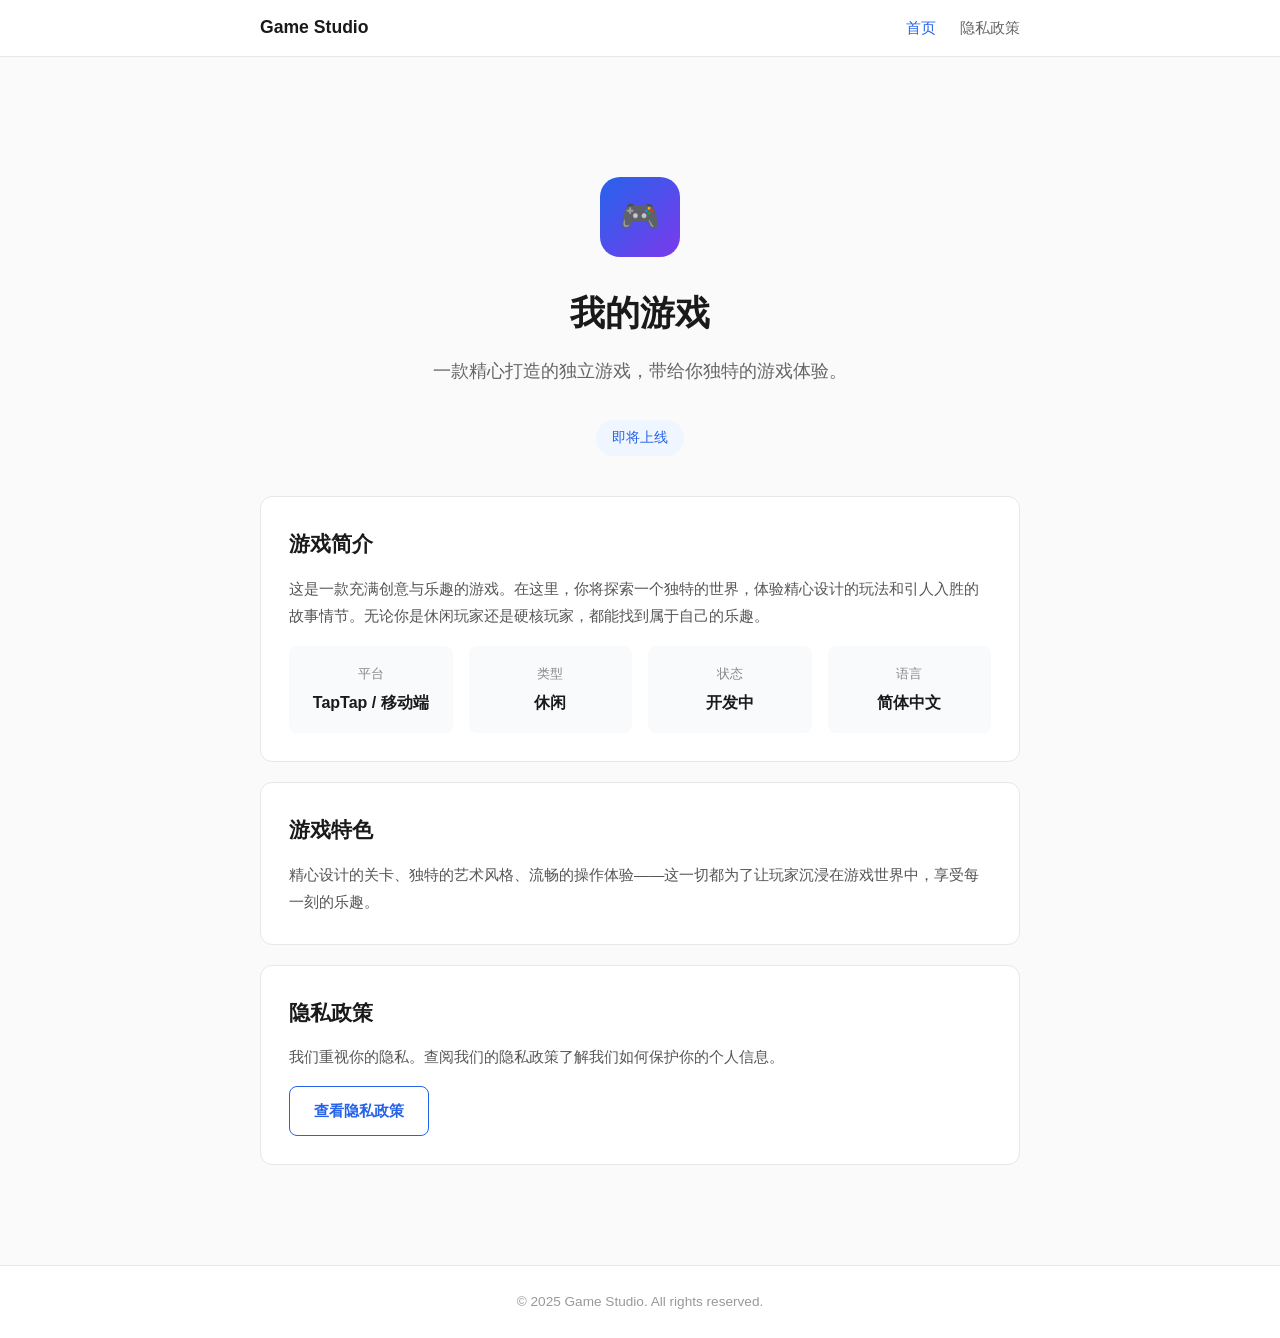
==== index.html @ 392b4dd5 "初始化游戏展示网站 — 首页 + 隐私政策页" ====
<!DOCTYPE html>
<html lang="zh-CN">
<head>
  <meta charset="UTF-8">
  <meta name="viewport" content="width=device-width, initial-scale=1.0">
  <title>我的游戏 - 首页</title>
  <link rel="stylesheet" href="assets/css/style.css">
</head>
<body>

  <!-- 导航栏 -->
  <nav class="nav">
    <div class="nav-inner">
      <a href="index.html" class="nav-logo">Game Studio</a>
      <ul class="nav-links">
        <li><a href="index.html" class="active">首页</a></li>
        <li><a href="privacy.html">隐私政策</a></li>
      </ul>
    </div>
  </nav>

  <!-- 主要内容 -->
  <main class="main">

    <!-- Hero -->
    <section class="hero">
      <div class="hero-icon">🎮</div>
      <h1>我的游戏</h1>
      <p>一款精心打造的独立游戏，带给你独特的游戏体验。</p>
      <span class="hero-badge">即将上线</span>
    </section>

    <!-- 游戏信息 -->
    <section class="card">
      <h2>游戏简介</h2>
      <p>这是一款充满创意与乐趣的游戏。在这里，你将探索一个独特的世界，体验精心设计的玩法和引人入胜的故事情节。无论你是休闲玩家还是硬核玩家，都能找到属于自己的乐趣。</p>
      <div class="info-grid">
        <div class="info-item">
          <div class="label">平台</div>
          <div class="value">TapTap / 移动端</div>
        </div>
        <div class="info-item">
          <div class="label">类型</div>
          <div class="value">休闲</div>
        </div>
        <div class="info-item">
          <div class="label">状态</div>
          <div class="value">开发中</div>
        </div>
        <div class="info-item">
          <div class="label">语言</div>
          <div class="value">简体中文</div>
        </div>
      </div>
    </section>

    <!-- 游戏特色 -->
    <section class="card">
      <h2>游戏特色</h2>
      <p>精心设计的关卡、独特的艺术风格、流畅的操作体验——这一切都为了让玩家沉浸在游戏世界中，享受每一刻的乐趣。</p>
    </section>

    <!-- 隐私政策 -->
    <section class="card">
      <h2>隐私政策</h2>
      <p>我们重视你的隐私。查阅我们的隐私政策了解我们如何保护你的个人信息。</p>
      <p style="margin-top: 16px;">
        <a href="privacy.html" class="btn btn-outline">查看隐私政策</a>
      </p>
    </section>

  </main>

  <!-- 页脚 -->
  <footer class="footer">
    <p>&copy; 2025 Game Studio. All rights reserved.</p>
  </footer>

  <script src="assets/js/main.js"></script>
</body>
</html>
---- assets/css/style.css ----
/* ========================================
   游戏展示网站 - 简洁现代风
   ======================================== */

/* --- Reset & Base --- */
*, *::before, *::after {
  box-sizing: border-box;
  margin: 0;
  padding: 0;
}

html {
  font-size: 16px;
  scroll-behavior: smooth;
}

body {
  font-family: -apple-system, BlinkMacSystemFont, "Segoe UI", "PingFang SC",
               "Microsoft YaHei", "Helvetica Neue", Arial, sans-serif;
  color: #1a1a1a;
  background: #fafafa;
  line-height: 1.8;
  min-height: 100vh;
  display: flex;
  flex-direction: column;
}

/* --- Navigation --- */
.nav {
  background: #ffffff;
  border-bottom: 1px solid #e5e7eb;
  position: sticky;
  top: 0;
  z-index: 100;
}

.nav-inner {
  max-width: 800px;
  margin: 0 auto;
  padding: 0 20px;
  display: flex;
  align-items: center;
  justify-content: space-between;
  height: 56px;
}

.nav-logo {
  font-size: 1.1rem;
  font-weight: 700;
  color: #1a1a1a;
  text-decoration: none;
}

.nav-links {
  display: flex;
  gap: 24px;
  list-style: none;
}

.nav-links a {
  color: #666;
  text-decoration: none;
  font-size: 0.95rem;
  transition: color 0.2s;
}

.nav-links a:hover,
.nav-links a.active {
  color: #2563eb;
}

/* --- Main Content --- */
.main {
  flex: 1;
  max-width: 800px;
  width: 100%;
  margin: 0 auto;
  padding: 60px 20px 80px;
}

/* --- Hero Section --- */
.hero {
  text-align: center;
  padding: 60px 0 40px;
}

.hero-icon {
  width: 80px;
  height: 80px;
  background: linear-gradient(135deg, #2563eb, #7c3aed);
  border-radius: 20px;
  display: inline-flex;
  align-items: center;
  justify-content: center;
  font-size: 2rem;
  color: #fff;
  margin-bottom: 24px;
}

.hero h1 {
  font-size: 2.2rem;
  font-weight: 800;
  color: #1a1a1a;
  margin-bottom: 12px;
}

.hero p {
  font-size: 1.1rem;
  color: #666;
  max-width: 500px;
  margin: 0 auto 32px;
}

.hero-badge {
  display: inline-block;
  background: #eff6ff;
  color: #2563eb;
  padding: 6px 16px;
  border-radius: 20px;
  font-size: 0.85rem;
  font-weight: 500;
}

/* --- Info Cards --- */
.card {
  background: #ffffff;
  border: 1px solid #e5e7eb;
  border-radius: 12px;
  padding: 28px;
  margin-bottom: 20px;
}

.card h2 {
  font-size: 1.3rem;
  font-weight: 700;
  margin-bottom: 12px;
  color: #1a1a1a;
}

.card p {
  color: #555;
  font-size: 0.95rem;
}

.info-grid {
  display: grid;
  grid-template-columns: repeat(auto-fit, minmax(160px, 1fr));
  gap: 16px;
  margin-top: 16px;
}

.info-item {
  text-align: center;
  padding: 16px;
  background: #f9fafb;
  border-radius: 8px;
}

.info-item .label {
  font-size: 0.8rem;
  color: #888;
  margin-bottom: 4px;
}

.info-item .value {
  font-size: 1rem;
  font-weight: 600;
  color: #1a1a1a;
}

/* --- Privacy Policy Content --- */
.policy-content h1 {
  font-size: 2rem;
  font-weight: 800;
  margin-bottom: 8px;
}

.policy-content .update-date {
  color: #888;
  font-size: 0.9rem;
  margin-bottom: 40px;
}

.policy-content h2 {
  font-size: 1.3rem;
  font-weight: 700;
  margin: 36px 0 12px;
  color: #1a1a1a;
}

.policy-content h3 {
  font-size: 1.05rem;
  font-weight: 600;
  margin: 20px 0 8px;
  color: #333;
}

.policy-content p,
.policy-content li {
  color: #444;
  font-size: 0.95rem;
  margin-bottom: 8px;
}

.policy-content ul {
  padding-left: 20px;
  margin-bottom: 12px;
}

.policy-content a {
  color: #2563eb;
  text-decoration: none;
}

.policy-content a:hover {
  text-decoration: underline;
}

/* --- Footer --- */
.footer {
  border-top: 1px solid #e5e7eb;
  padding: 24px 20px;
  text-align: center;
  color: #999;
  font-size: 0.85rem;
  background: #ffffff;
}

/* --- Buttons --- */
.btn {
  display: inline-block;
  padding: 10px 24px;
  border-radius: 8px;
  font-size: 0.95rem;
  font-weight: 600;
  text-decoration: none;
  transition: all 0.2s;
  cursor: pointer;
}

.btn-primary {
  background: #2563eb;
  color: #fff;
  border: none;
}

.btn-primary:hover {
  background: #1d4ed8;
}

.btn-outline {
  background: #fff;
  color: #2563eb;
  border: 1.5px solid #2563eb;
}

.btn-outline:hover {
  background: #eff6ff;
}

/* --- Back to Top --- */
.back-link {
  display: inline-block;
  color: #2563eb;
  text-decoration: none;
  font-size: 0.9rem;
  margin-bottom: 20px;
}

.back-link:hover {
  text-decoration: underline;
}

/* --- Responsive --- */
@media (max-width: 640px) {
  .hero h1 {
    font-size: 1.6rem;
  }

  .hero p {
    font-size: 1rem;
  }

  .card {
    padding: 20px;
  }

  .main {
    padding: 40px 16px 60px;
  }

  .info-grid {
    grid-template-columns: 1fr 1fr;
  }
}
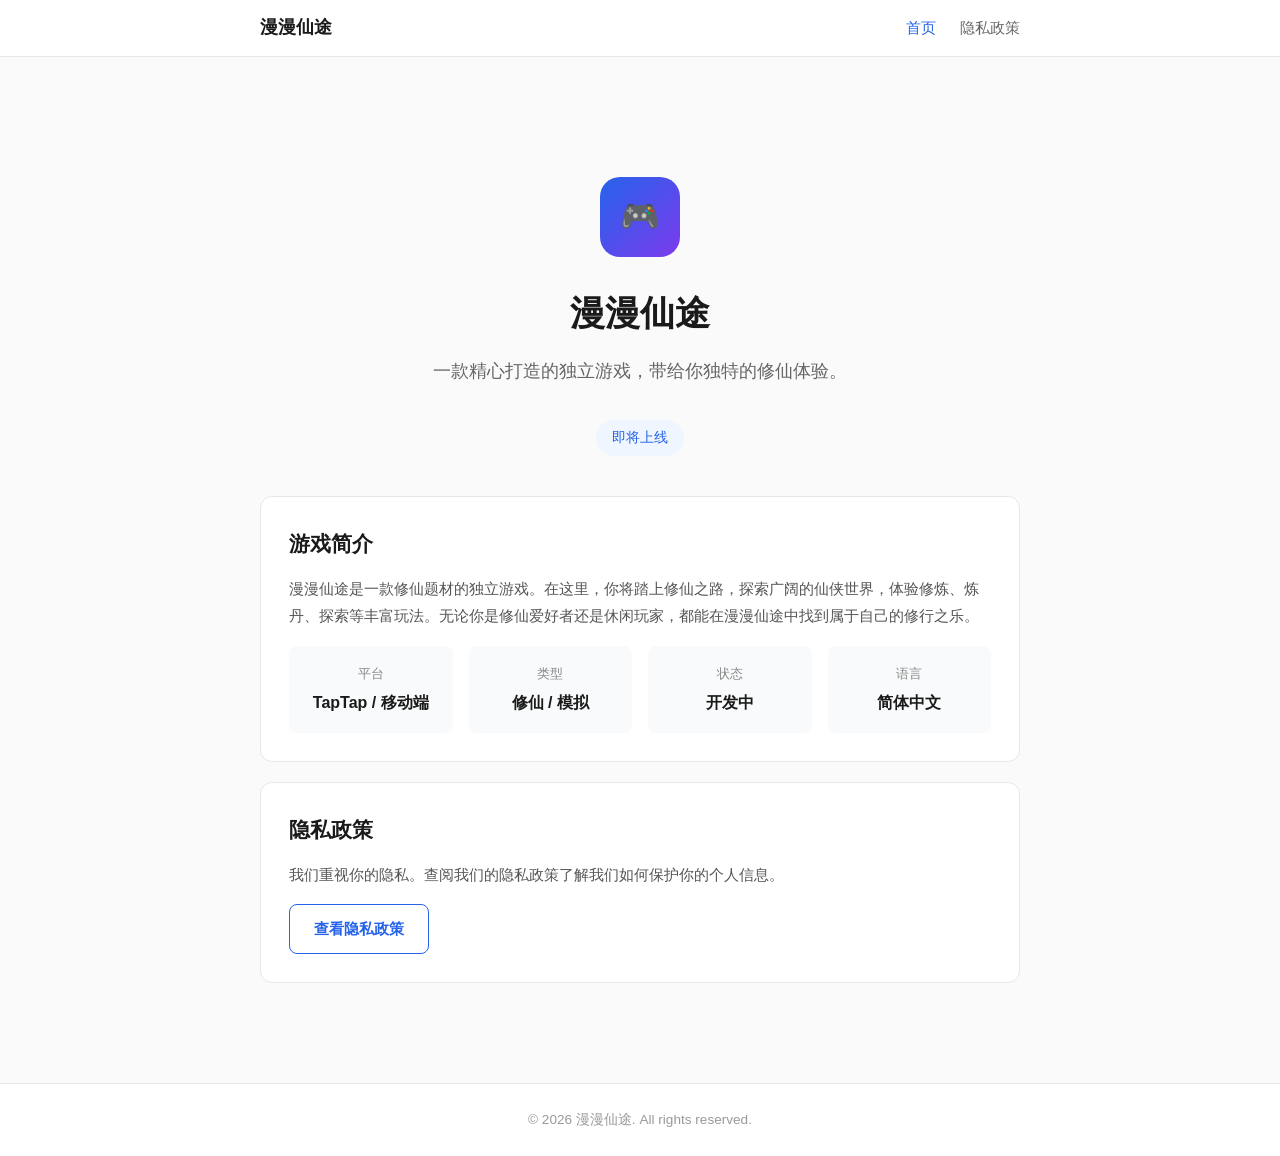
==== commit b7b7a000: "更新游戏名称和隐私政策 — 漫漫仙途完整隐私政策" ====
--- a/index.html
+++ b/index.html
@@ -3,15 +3,14 @@
 <head>
   <meta charset="UTF-8">
   <meta name="viewport" content="width=device-width, initial-scale=1.0">
-  <title>我的游戏 - 首页</title>
+  <title>漫漫仙途 - 首页</title>
   <link rel="stylesheet" href="assets/css/style.css">
 </head>
 <body>
 
-  <!-- 导航栏 -->
   <nav class="nav">
     <div class="nav-inner">
-      <a href="index.html" class="nav-logo">Game Studio</a>
+      <a href="index.html" class="nav-logo">漫漫仙途</a>
       <ul class="nav-links">
         <li><a href="index.html" class="active">首页</a></li>
         <li><a href="privacy.html">隐私政策</a></li>
@@ -19,21 +18,18 @@
     </div>
   </nav>
 
-  <!-- 主要内容 -->
   <main class="main">
 
-    <!-- Hero -->
     <section class="hero">
       <div class="hero-icon">🎮</div>
-      <h1>我的游戏</h1>
-      <p>一款精心打造的独立游戏，带给你独特的游戏体验。</p>
+      <h1>漫漫仙途</h1>
+      <p>一款精心打造的独立游戏，带给你独特的修仙体验。</p>
       <span class="hero-badge">即将上线</span>
     </section>
 
-    <!-- 游戏信息 -->
     <section class="card">
       <h2>游戏简介</h2>
-      <p>这是一款充满创意与乐趣的游戏。在这里，你将探索一个独特的世界，体验精心设计的玩法和引人入胜的故事情节。无论你是休闲玩家还是硬核玩家，都能找到属于自己的乐趣。</p>
+      <p>漫漫仙途是一款修仙题材的独立游戏。在这里，你将踏上修仙之路，探索广阔的仙侠世界，体验修炼、炼丹、探索等丰富玩法。无论你是修仙爱好者还是休闲玩家，都能在漫漫仙途中找到属于自己的修行之乐。</p>
       <div class="info-grid">
         <div class="info-item">
           <div class="label">平台</div>
@@ -41,7 +37,7 @@
         </div>
         <div class="info-item">
           <div class="label">类型</div>
-          <div class="value">休闲</div>
+          <div class="value">修仙 / 模拟</div>
         </div>
         <div class="info-item">
           <div class="label">状态</div>
@@ -54,13 +50,6 @@
       </div>
     </section>
 
-    <!-- 游戏特色 -->
-    <section class="card">
-      <h2>游戏特色</h2>
-      <p>精心设计的关卡、独特的艺术风格、流畅的操作体验——这一切都为了让玩家沉浸在游戏世界中，享受每一刻的乐趣。</p>
-    </section>
-
-    <!-- 隐私政策 -->
     <section class="card">
       <h2>隐私政策</h2>
       <p>我们重视你的隐私。查阅我们的隐私政策了解我们如何保护你的个人信息。</p>
@@ -71,9 +60,8 @@
 
   </main>
 
-  <!-- 页脚 -->
   <footer class="footer">
-    <p>&copy; 2025 Game Studio. All rights reserved.</p>
+    <p>&copy; 2026 漫漫仙途. All rights reserved.</p>
   </footer>
 
   <script src="assets/js/main.js"></script>
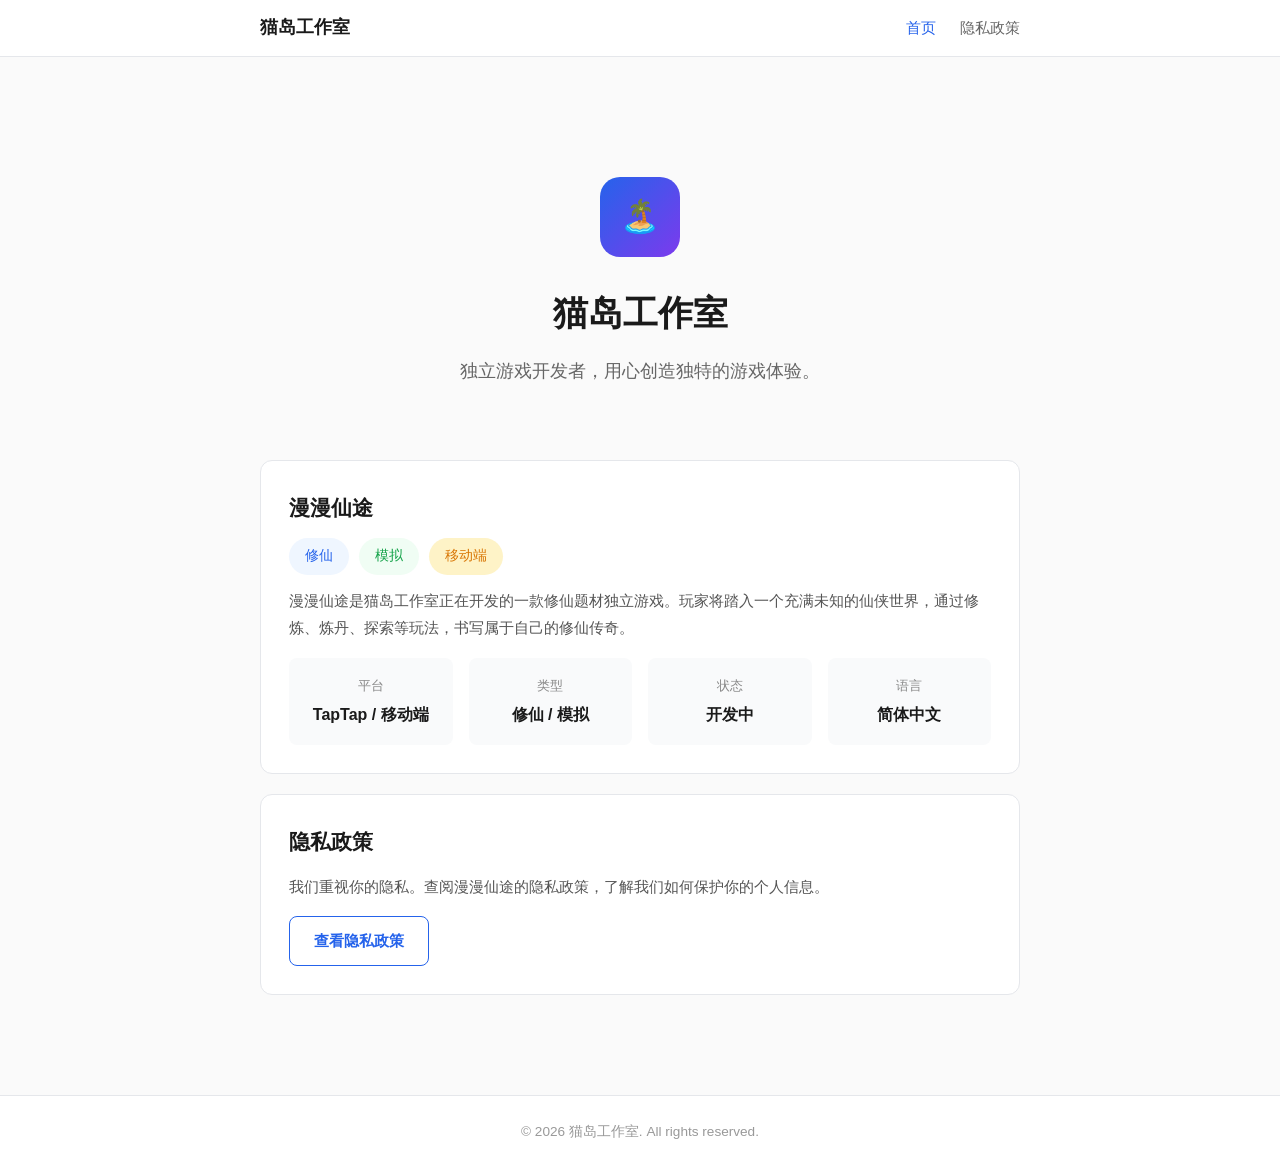
==== commit 1977713b: "首页改版 — 猫岛工作室品牌，漫漫仙途游戏展示" ====
--- a/index.html
+++ b/index.html
@@ -3,14 +3,14 @@
 <head>
   <meta charset="UTF-8">
   <meta name="viewport" content="width=device-width, initial-scale=1.0">
-  <title>漫漫仙途 - 首页</title>
+  <title>猫岛工作室</title>
   <link rel="stylesheet" href="assets/css/style.css">
 </head>
 <body>
 
   <nav class="nav">
     <div class="nav-inner">
-      <a href="index.html" class="nav-logo">漫漫仙途</a>
+      <a href="index.html" class="nav-logo">猫岛工作室</a>
       <ul class="nav-links">
         <li><a href="index.html" class="active">首页</a></li>
         <li><a href="privacy.html">隐私政策</a></li>
@@ -21,15 +21,20 @@
   <main class="main">
 
     <section class="hero">
-      <div class="hero-icon">🎮</div>
-      <h1>漫漫仙途</h1>
-      <p>一款精心打造的独立游戏，带给你独特的修仙体验。</p>
-      <span class="hero-badge">即将上线</span>
+      <div class="hero-icon">🏝️</div>
+      <h1>猫岛工作室</h1>
+      <p>独立游戏开发者，用心创造独特的游戏体验。</p>
     </section>
 
+    <!-- 游戏项目 -->
     <section class="card">
-      <h2>游戏简介</h2>
-      <p>漫漫仙途是一款修仙题材的独立游戏。在这里，你将踏上修仙之路，探索广阔的仙侠世界，体验修炼、炼丹、探索等丰富玩法。无论你是修仙爱好者还是休闲玩家，都能在漫漫仙途中找到属于自己的修行之乐。</p>
+      <h2>漫漫仙途</h2>
+      <p style="margin-bottom: 12px;">
+        <span class="hero-badge">修仙</span>
+        <span class="hero-badge" style="background: #f0fdf4; color: #16a34a; margin-left: 6px;">模拟</span>
+        <span class="hero-badge" style="background: #fef3c7; color: #d97706; margin-left: 6px;">移动端</span>
+      </p>
+      <p>漫漫仙途是猫岛工作室正在开发的一款修仙题材独立游戏。玩家将踏入一个充满未知的仙侠世界，通过修炼、炼丹、探索等玩法，书写属于自己的修仙传奇。</p>
       <div class="info-grid">
         <div class="info-item">
           <div class="label">平台</div>
@@ -50,9 +55,10 @@
       </div>
     </section>
 
+    <!-- 隐私政策 -->
     <section class="card">
       <h2>隐私政策</h2>
-      <p>我们重视你的隐私。查阅我们的隐私政策了解我们如何保护你的个人信息。</p>
+      <p>我们重视你的隐私。查阅漫漫仙途的隐私政策，了解我们如何保护你的个人信息。</p>
       <p style="margin-top: 16px;">
         <a href="privacy.html" class="btn btn-outline">查看隐私政策</a>
       </p>
@@ -61,7 +67,7 @@
   </main>
 
   <footer class="footer">
-    <p>&copy; 2026 漫漫仙途. All rights reserved.</p>
+    <p>&copy; 2026 猫岛工作室. All rights reserved.</p>
   </footer>
 
   <script src="assets/js/main.js"></script>
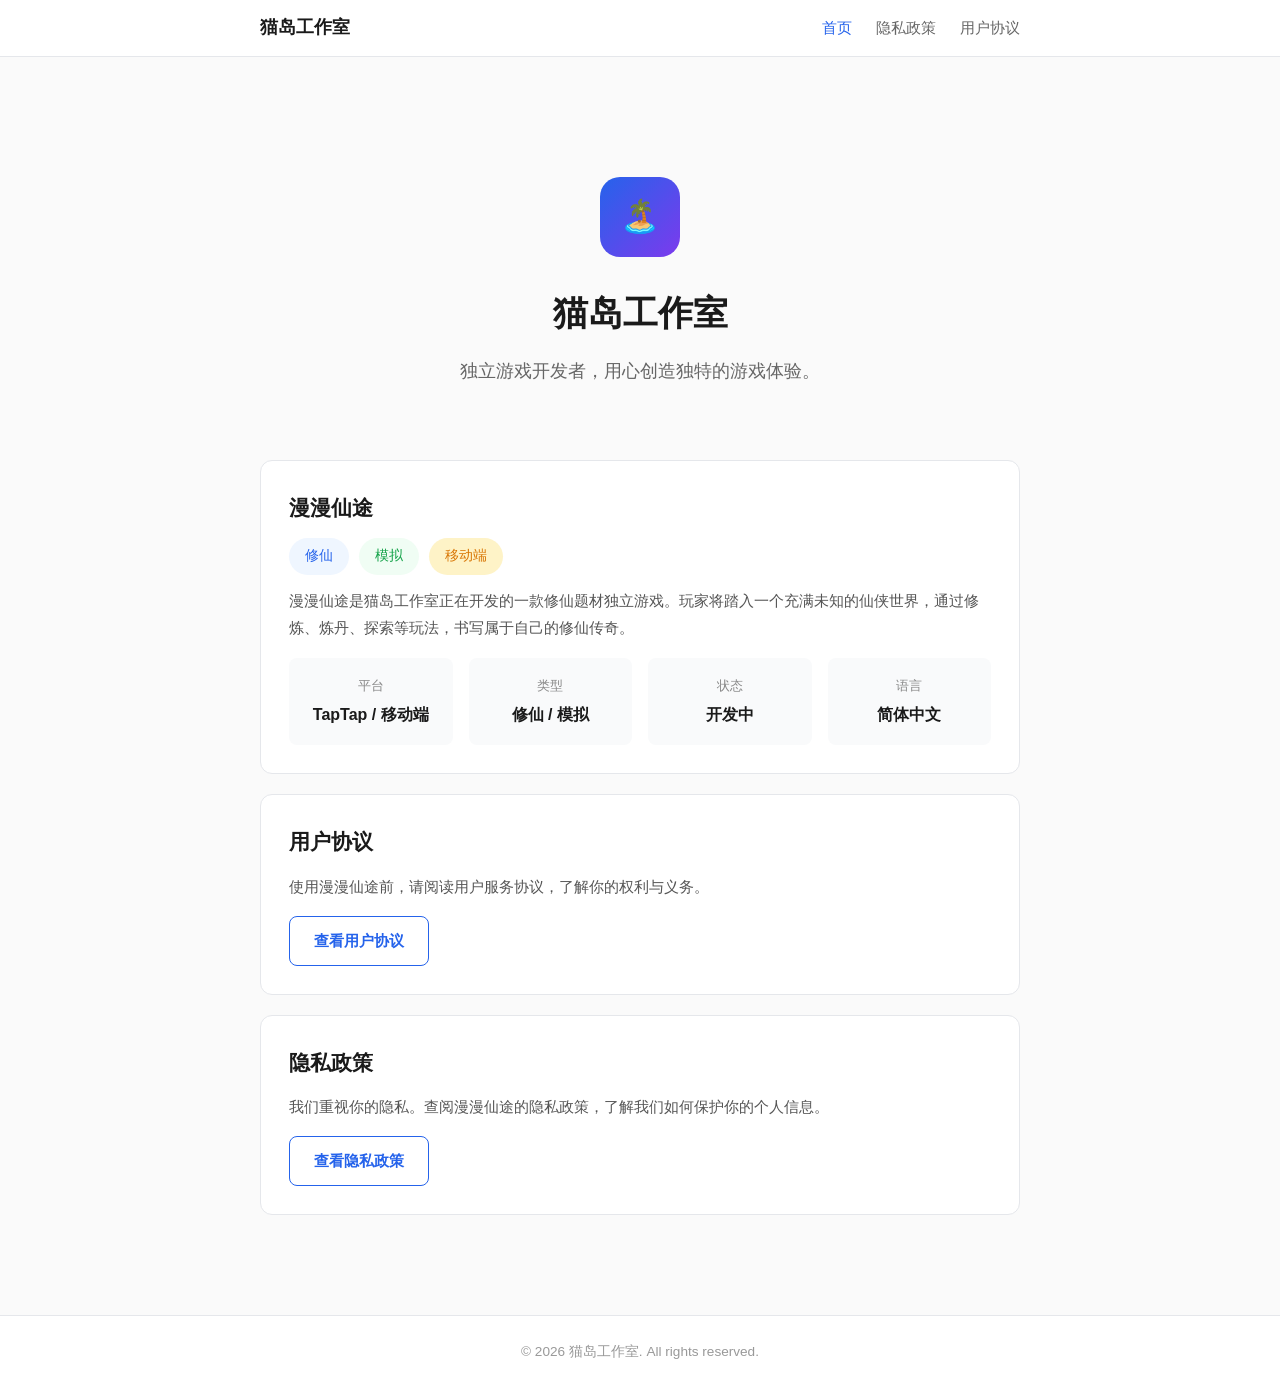
==== commit 6094b715: "feat: 首页增加用户协议入口 Co-Authored-By: Claude Opus 4.7 <noreply@anthropic.com>" ====
--- a/index.html
+++ b/index.html
@@ -14,6 +14,7 @@
       <ul class="nav-links">
         <li><a href="index.html" class="active">首页</a></li>
         <li><a href="privacy.html">隐私政策</a></li>
+        <li><a href="terms.html">用户协议</a></li>
       </ul>
     </div>
   </nav>
@@ -55,6 +56,15 @@
       </div>
     </section>
 
+    <!-- 用户协议 -->
+    <section class="card">
+      <h2>用户协议</h2>
+      <p>使用漫漫仙途前，请阅读用户服务协议，了解你的权利与义务。</p>
+      <p style="margin-top: 16px;">
+        <a href="terms.html" class="btn btn-outline">查看用户协议</a>
+      </p>
+    </section>
+
     <!-- 隐私政策 -->
     <section class="card">
       <h2>隐私政策</h2>
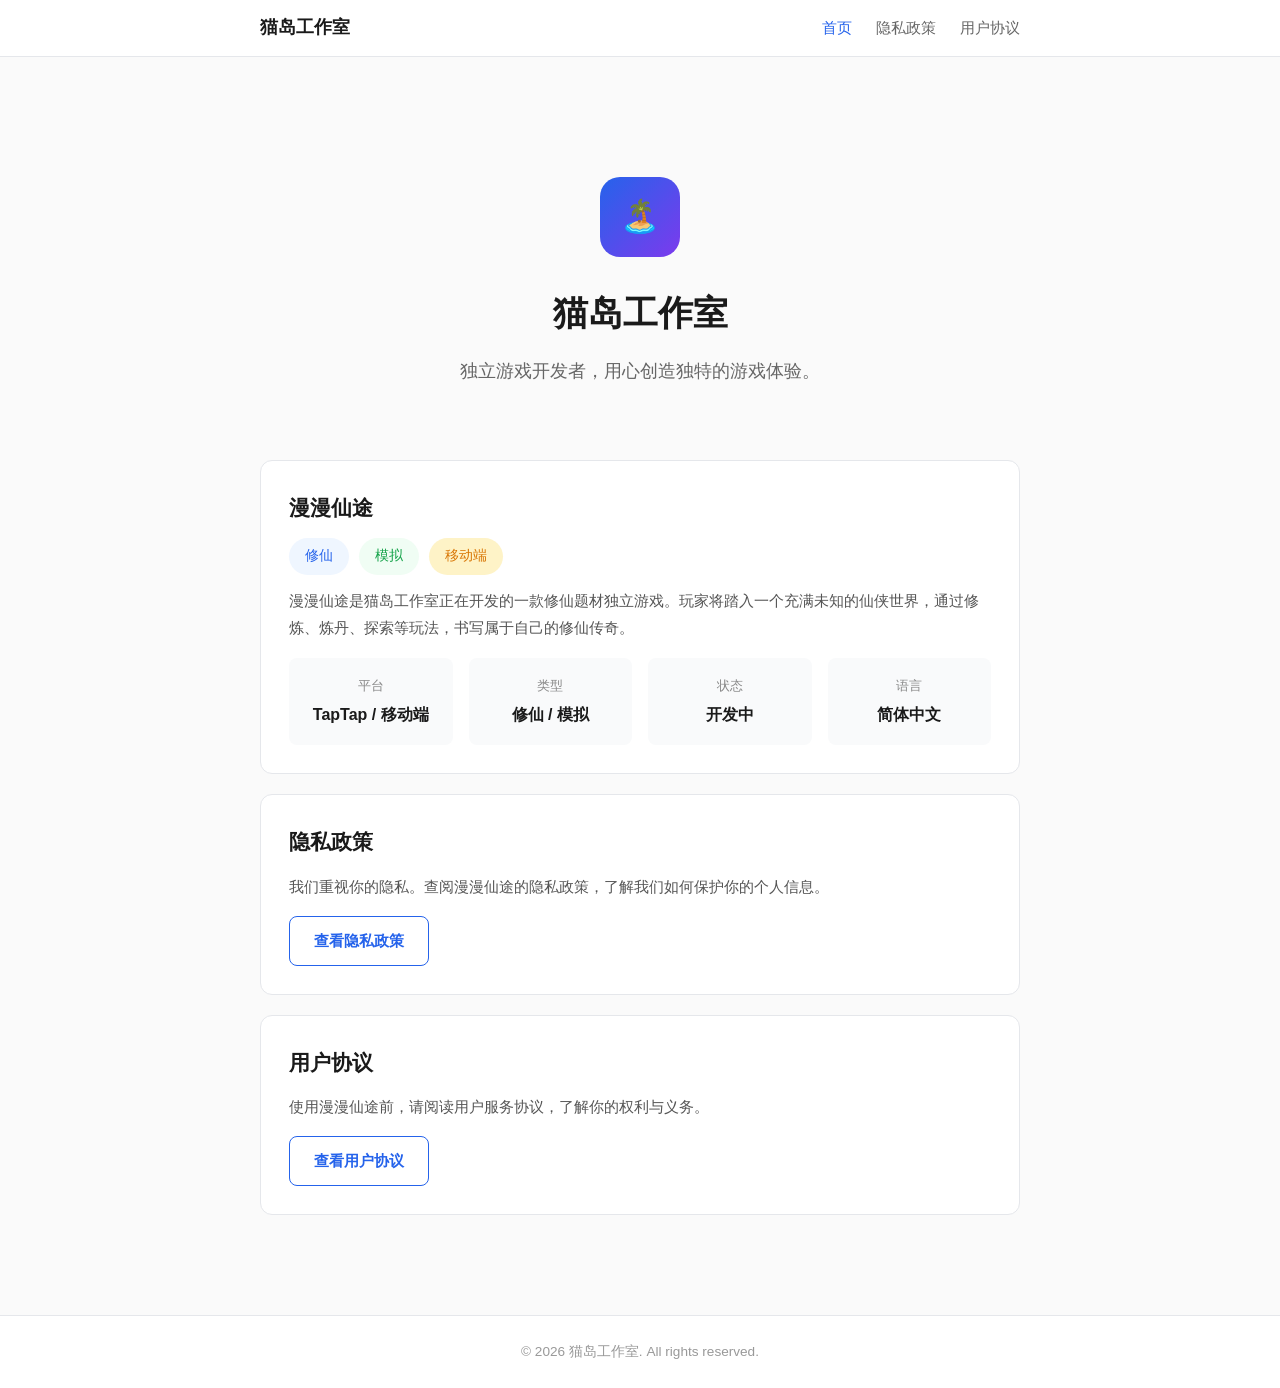
==== commit 0bc89980: "fix: 用户协议卡片移到隐私政策下方 Co-Authored-By: Claude Opus 4.7 <noreply@anthropic.com>" ====
--- a/index.html
+++ b/index.html
@@ -56,7 +56,15 @@
       </div>
     </section>
 
-    <!-- 用户协议 -->
+    <!-- 隐私政策 -->
+    <section class="card">
+      <h2>隐私政策</h2>
+      <p>我们重视你的隐私。查阅漫漫仙途的隐私政策，了解我们如何保护你的个人信息。</p>
+      <p style="margin-top: 16px;">
+        <a href="privacy.html" class="btn btn-outline">查看隐私政策</a>
+      </p>
+    </section>
+<!-- 用户协议 -->
     <section class="card">
       <h2>用户协议</h2>
       <p>使用漫漫仙途前，请阅读用户服务协议，了解你的权利与义务。</p>
@@ -65,14 +73,7 @@
       </p>
     </section>
 
-    <!-- 隐私政策 -->
-    <section class="card">
-      <h2>隐私政策</h2>
-      <p>我们重视你的隐私。查阅漫漫仙途的隐私政策，了解我们如何保护你的个人信息。</p>
-      <p style="margin-top: 16px;">
-        <a href="privacy.html" class="btn btn-outline">查看隐私政策</a>
-      </p>
-    </section>
+    
 
   </main>
 
